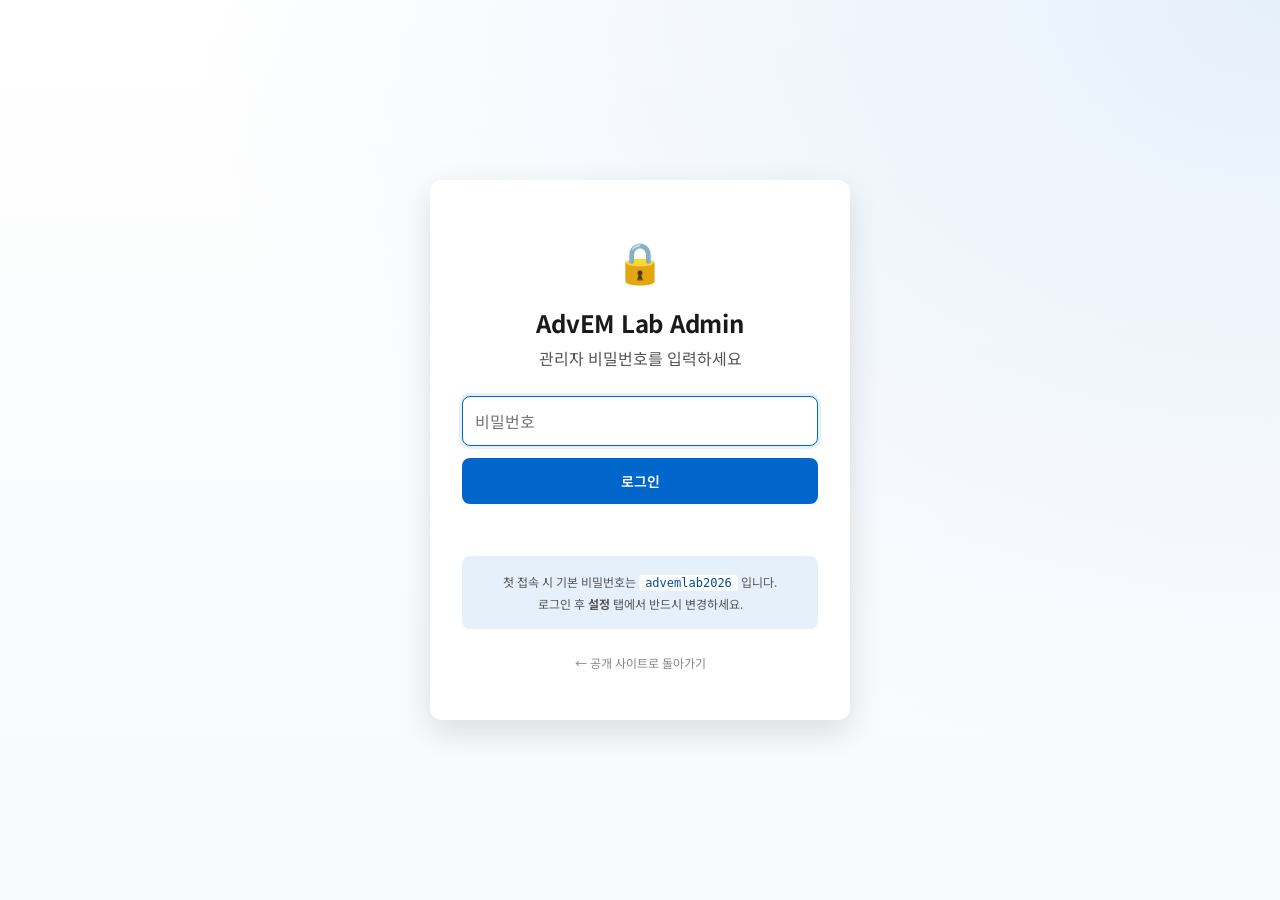
==== admin.html @ be32c41b "feat: initial AdvEM Lab website" ====
<!DOCTYPE html>
<html lang="ko">
<head>
  <meta charset="UTF-8" />
  <meta name="viewport" content="width=device-width, initial-scale=1.0" />
  <title>Admin · AdvEM Lab</title>
  <meta name="robots" content="noindex, nofollow" />
  <meta http-equiv="Cache-Control" content="no-cache, no-store, must-revalidate" />
  <meta http-equiv="Pragma" content="no-cache" />
  <meta http-equiv="Expires" content="0" />
  <link rel="icon" type="image/svg+xml" href="assets/icons/favicon.svg" />
  <link rel="preconnect" href="https://fonts.googleapis.com" />
  <link rel="preconnect" href="https://fonts.gstatic.com" crossorigin />
  <link href="https://fonts.googleapis.com/css2?family=Inter:wght@400;500;600;700;800&family=Noto+Sans+KR:wght@400;500;700;800&display=swap" rel="stylesheet" />
  <link rel="stylesheet" href="css/style.css?v=20260415c" />
  <link rel="stylesheet" href="css/admin.css?v=20260415c" />
</head>
<body>

<!-- Login screen -->
<div id="login-screen" class="admin-login-screen">
  <div class="admin-login-box">
    <div class="admin-login-icon">🔒</div>
    <h1>AdvEM Lab Admin</h1>
    <p class="admin-login-sub">관리자 비밀번호를 입력하세요</p>
    <form id="login-form" autocomplete="off">
      <input type="password" id="password-input" placeholder="비밀번호" autofocus />
      <button type="submit" class="btn btn-primary">로그인</button>
    </form>
    <div id="login-error" class="admin-login-error"></div>
    <div class="admin-login-hint">
      첫 접속 시 기본 비밀번호는 <code>advemlab2026</code> 입니다.<br />
      로그인 후 <b>설정</b> 탭에서 반드시 변경하세요.
    </div>
    <a href="index.html" class="admin-login-back">← 공개 사이트로 돌아가기</a>
  </div>
</div>

<!-- Admin dashboard -->
<div id="dashboard" class="admin-dashboard hidden">
  <header class="admin-header">
    <div class="admin-header-inner">
      <div class="admin-brand">
        <span class="admin-lock">🔒</span>
        <strong>AdvEM Lab</strong> · Admin
      </div>
      <div class="admin-actions">
        <a href="index.html" target="_blank" class="btn btn-ghost" title="공개 사이트 새 탭으로 열기">공개 사이트 ↗</a>
        <button id="logout-btn" class="btn btn-outline">로그아웃</button>
      </div>
    </div>
  </header>

  <!-- Instructions banner -->
  <div class="admin-banner">
    <div class="admin-banner-inner">
      <b>📌 업데이트 방법</b> — 편집 후 <b>저장</b> 버튼 클릭 시 새 JSON 파일이 다운로드됩니다. 다운로드된 파일을
      <code>data/</code> 폴더의 같은 이름 파일과 교체하세요. 페이지 새로고침하면 반영됩니다.
      <span class="admin-banner-more">
        GitHub 자동 배포를 쓰려면 <b>설정</b> 탭에서 토큰을 설정하세요.
      </span>
    </div>
  </div>

  <!-- Tabs -->
  <nav class="admin-tabs">
    <div class="admin-tabs-inner">
      <button class="admin-tab active" data-tab="publications">📄 논문</button>
      <button class="admin-tab" data-tab="members">👥 구성원</button>
      <button class="admin-tab" data-tab="pi">🎓 PI 프로필</button>
      <button class="admin-tab" data-tab="news">📣 소식</button>
      <button class="admin-tab" data-tab="topics">🔬 연구주제</button>
      <button class="admin-tab" data-tab="config">⚙️ 기본설정</button>
      <button class="admin-tab" data-tab="settings">🔐 관리자 설정</button>
    </div>
  </nav>

  <main class="admin-main">
    <div id="tab-publications" class="admin-tab-panel active"></div>
    <div id="tab-members" class="admin-tab-panel"></div>
    <div id="tab-pi" class="admin-tab-panel"></div>
    <div id="tab-news" class="admin-tab-panel"></div>
    <div id="tab-topics" class="admin-tab-panel"></div>
    <div id="tab-config" class="admin-tab-panel"></div>
    <div id="tab-settings" class="admin-tab-panel"></div>
  </main>
</div>

<!-- Edit modal -->
<div id="modal" class="admin-modal hidden">
  <div class="admin-modal-backdrop"></div>
  <div class="admin-modal-box">
    <div class="admin-modal-header">
      <h3 id="modal-title">편집</h3>
      <button id="modal-close" class="admin-icon-btn" title="닫기">✕</button>
    </div>
    <div id="modal-body" class="admin-modal-body"></div>
    <div class="admin-modal-footer">
      <button id="modal-cancel" class="btn btn-ghost">취소</button>
      <button id="modal-save" class="btn btn-primary">확인</button>
    </div>
  </div>
</div>

<!-- Toast -->
<div id="toast" class="admin-toast"></div>

<script src="js/admin.js?v=20260415c"></script>
</body>
</html>
---- css/style.css ----
/* ==========================================================================
   AdvEM Lab — 차세대 에너지 소재 및 공정 연구실
   Global stylesheet · single file
   ========================================================================== */

/* ---- Design Tokens (Battery Blue theme) ---- */
:root {
  --color-primary: #0066CC;
  --color-primary-dark: #004C99;
  --color-primary-light: #4D94DB;
  --color-primary-soft: #E6F0FB;

  --color-accent: #00B8A9;

  --color-text: #1A1A1A;
  --color-text-muted: #555;
  --color-text-light: #888;
  --color-border: #E0E0E0;
  --color-bg: #FFFFFF;
  --color-bg-soft: #F7F9FC;
  --color-bg-dark: #0F1B2D;

  --font-ko: "Noto Sans KR", "Malgun Gothic", -apple-system, BlinkMacSystemFont, sans-serif;
  --font-en: "Inter", -apple-system, BlinkMacSystemFont, "Segoe UI", sans-serif;
  --font-base: var(--font-ko), var(--font-en);
  --font-mono: ui-monospace, "SF Mono", Menlo, Consolas, monospace;

  --fs-xs: 0.75rem;
  --fs-sm: 0.875rem;
  --fs-base: 1rem;
  --fs-lg: 1.125rem;
  --fs-xl: 1.25rem;
  --fs-2xl: 1.5rem;
  --fs-3xl: 2rem;
  --fs-4xl: 2.5rem;
  --fs-5xl: 3.25rem;

  --space-1: 0.25rem;
  --space-2: 0.5rem;
  --space-3: 0.75rem;
  --space-4: 1rem;
  --space-6: 1.5rem;
  --space-8: 2rem;
  --space-12: 3rem;
  --space-16: 4rem;
  --space-20: 5rem;
  --space-24: 6rem;

  --container: 1200px;
  --radius-sm: 4px;
  --radius: 8px;
  --radius-lg: 12px;

  --shadow-sm: 0 1px 2px rgba(0,0,0,0.05);
  --shadow: 0 4px 12px rgba(0,0,0,0.08);
  --shadow-lg: 0 12px 32px rgba(0,0,0,0.12);

  --transition: 180ms ease;
}

/* ---- Reset & Base ---- */
*, *::before, *::after { box-sizing: border-box; }
html { scroll-behavior: smooth; -webkit-text-size-adjust: 100%; }
body {
  margin: 0;
  font-family: var(--font-base);
  font-size: var(--fs-base);
  line-height: 1.6;
  color: var(--color-text);
  background: var(--color-bg);
  -webkit-font-smoothing: antialiased;
}
img { max-width: 100%; height: auto; display: block; }
a { color: var(--color-primary); text-decoration: none; transition: color var(--transition); }
a:hover { color: var(--color-primary-dark); }
h1, h2, h3, h4 { font-weight: 700; line-height: 1.25; margin: 0 0 var(--space-4); letter-spacing: -0.01em; }
h1 { font-size: var(--fs-4xl); }
h2 { font-size: var(--fs-3xl); }
h3 { font-size: var(--fs-xl); }
p { margin: 0 0 var(--space-4); color: var(--color-text-muted); }
ul, ol { padding-left: var(--space-6); }
button { font-family: inherit; cursor: pointer; border: 0; background: transparent; }

/* ---- Layout ---- */
.container {
  width: 100%;
  max-width: var(--container);
  margin: 0 auto;
  padding: 0 var(--space-6);
}
.section { padding: var(--space-20) 0; }
.section-soft { background: var(--color-bg-soft); }
.section-title { margin-bottom: var(--space-12); text-align: center; }
.section-title h2 { margin-bottom: var(--space-2); }
.section-title p { color: var(--color-text-muted); font-size: var(--fs-lg); }

/* ---- Header / Nav ---- */
.site-header {
  position: sticky;
  top: 0;
  z-index: 100;
  background: rgba(255,255,255,0.95);
  backdrop-filter: blur(10px);
  border-bottom: 1px solid var(--color-border);
}
.nav {
  display: flex;
  align-items: center;
  justify-content: space-between;
  height: 72px;
}
.nav-brand { font-weight: 800; font-size: var(--fs-lg); color: var(--color-text); letter-spacing: -0.02em; }
.nav-brand span { color: var(--color-primary); }
.nav-links {
  display: flex;
  gap: var(--space-8);
  list-style: none;
  margin: 0; padding: 0;
}
.nav-links a {
  color: var(--color-text);
  font-weight: 500;
  font-size: var(--fs-sm);
  padding: var(--space-2) 0;
  position: relative;
}
.nav-links a.active,
.nav-links a:hover { color: var(--color-primary); }
.nav-links a.active::after {
  content: "";
  position: absolute; left: 0; right: 0; bottom: -4px;
  height: 2px; background: var(--color-primary);
}
.nav-right { display: flex; align-items: center; gap: var(--space-4); }
.lang-toggle {
  border: 1px solid var(--color-border);
  border-radius: var(--radius-sm);
  padding: var(--space-1) var(--space-3);
  font-size: var(--fs-xs);
  font-weight: 600;
  color: var(--color-text-muted);
  transition: all var(--transition);
}
.lang-toggle:hover { border-color: var(--color-primary); color: var(--color-primary); }

.nav-toggle { display: none; }
@media (max-width: 860px) {
  .nav-links { display: none; }
  .nav-links.open {
    display: flex;
    position: absolute; top: 72px; left: 0; right: 0;
    flex-direction: column; gap: 0;
    background: #fff;
    border-bottom: 1px solid var(--color-border);
    padding: var(--space-4) var(--space-6);
  }
  .nav-links.open li { padding: var(--space-3) 0; border-bottom: 1px solid var(--color-border); }
  .nav-toggle {
    display: inline-flex; align-items: center; justify-content: center;
    width: 40px; height: 40px; border-radius: var(--radius-sm);
  }
  .nav-toggle span, .nav-toggle span::before, .nav-toggle span::after {
    content: ""; display: block; width: 20px; height: 2px; background: var(--color-text); position: relative;
  }
  .nav-toggle span::before { position: absolute; top: -6px; }
  .nav-toggle span::after { position: absolute; top: 6px; }
}

/* ---- Hero ---- */
.hero {
  position: relative;
  padding: var(--space-24) 0 var(--space-20);
  background:
    radial-gradient(ellipse at top right, var(--color-primary-soft), transparent 60%),
    linear-gradient(180deg, #fff 0%, var(--color-bg-soft) 100%);
  overflow: hidden;
}
.hero.has-bg-image {
  background: var(--hero-bg-image) center/cover no-repeat, var(--color-bg-dark);
}
.hero.has-bg-image::after {
  content: "";
  position: absolute; inset: 0;
  background: linear-gradient(90deg, rgba(15, 27, 45, 0.75) 0%, rgba(15, 27, 45, 0.45) 50%, rgba(15, 27, 45, 0.2) 100%);
  pointer-events: none;
}
.hero.has-bg-image .hero-inner { color: #fff; position: relative; z-index: 1; }
.hero.has-bg-image h1,
.hero.has-bg-image .lead { color: #fff; }
.hero.has-bg-image h1 .accent { color: #8BB8E8; }
.hero.has-bg-image .metric { background: rgba(255,255,255,0.1); backdrop-filter: blur(8px); }
.hero.has-bg-image .metric .value { color: #fff; }
.hero.has-bg-image .metric .label { color: rgba(255,255,255,0.8); }
.hero.has-bg-image .metrics { background: transparent; border-color: rgba(255,255,255,0.2); }
.hero::before {
  content: "";
  position: absolute;
  top: -100px; right: -100px;
  width: 400px; height: 400px;
  background: radial-gradient(circle, rgba(0,102,204,0.12) 0%, transparent 70%);
  border-radius: 50%;
  pointer-events: none;
}
.hero-visual {
  position: absolute;
  top: 50%; right: -60px;
  transform: translateY(-50%);
  width: min(520px, 45vw);
  opacity: 0.9;
  pointer-events: none;
  z-index: 0;
}
@media (max-width: 900px) { .hero-visual { display: none; } }
.hero-inner { position: relative; max-width: 820px; }
.hero h1 {
  font-size: clamp(2rem, 5vw, var(--fs-5xl));
  line-height: 1.1;
  margin-bottom: var(--space-6);
}
.hero h1 .accent { color: var(--color-primary); }
.hero .lead {
  font-size: var(--fs-lg);
  color: var(--color-text-muted);
  margin-bottom: var(--space-8);
  max-width: 640px;
}
.hero-cta { display: flex; gap: var(--space-3); flex-wrap: wrap; }
.btn {
  display: inline-flex; align-items: center; justify-content: center;
  padding: var(--space-3) var(--space-6);
  border-radius: var(--radius);
  font-weight: 600;
  font-size: var(--fs-sm);
  transition: all var(--transition);
  text-decoration: none;
  border: 1px solid transparent;
}
.btn-primary { background: var(--color-primary); color: #fff; }
.btn-primary:hover { background: var(--color-primary-dark); color: #fff; transform: translateY(-1px); }
.btn-outline { background: transparent; color: var(--color-primary); border-color: var(--color-primary); }
.btn-outline:hover { background: var(--color-primary-soft); color: var(--color-primary); }
.btn-ghost { color: var(--color-text-muted); }
.btn-ghost:hover { color: var(--color-primary); }

/* ---- Metrics bar under hero ---- */
.metrics {
  display: grid;
  grid-template-columns: repeat(4, 1fr);
  gap: var(--space-4);
  margin-top: var(--space-12);
  padding: var(--space-6);
  background: #fff;
  border: 1px solid var(--color-border);
  border-radius: var(--radius-lg);
  box-shadow: var(--shadow-sm);
}
.metric { text-align: center; }
.metric .value {
  display: block;
  font-size: var(--fs-3xl);
  font-weight: 800;
  color: var(--color-primary);
  line-height: 1;
}
.metric .label {
  display: block;
  margin-top: var(--space-1);
  font-size: var(--fs-xs);
  color: var(--color-text-muted);
  letter-spacing: 0.05em;
  text-transform: uppercase;
}
@media (max-width: 680px) {
  .metrics { grid-template-columns: repeat(2, 1fr); }
}

/* ---- Grid / Cards ---- */
.grid { display: grid; gap: var(--space-6); }
.grid-2 { grid-template-columns: repeat(2, 1fr); }
.grid-3 { grid-template-columns: repeat(3, 1fr); }
.grid-4 { grid-template-columns: repeat(4, 1fr); }
@media (max-width: 960px) { .grid-3, .grid-4 { grid-template-columns: repeat(2, 1fr); } }
@media (max-width: 640px) { .grid-2, .grid-3, .grid-4 { grid-template-columns: 1fr; } }

.card {
  background: #fff;
  border: 1px solid var(--color-border);
  border-radius: var(--radius-lg);
  padding: var(--space-6);
  transition: all var(--transition);
}
.card:hover { border-color: var(--color-primary-light); box-shadow: var(--shadow); transform: translateY(-2px); }
.card h3 { color: var(--color-text); margin-bottom: var(--space-2); }
.card p { font-size: var(--fs-sm); margin-bottom: var(--space-3); }
.card .tags { display: flex; flex-wrap: wrap; gap: var(--space-2); margin-top: var(--space-4); }
.tag {
  font-size: var(--fs-xs);
  padding: var(--space-1) var(--space-2);
  background: var(--color-primary-soft);
  color: var(--color-primary-dark);
  border-radius: var(--radius-sm);
  font-weight: 500;
}

/* ---- Member Card ---- */
.member-card { text-align: center; }
.member-card .photo {
  width: 120px; height: 120px;
  margin: 0 auto var(--space-4);
  border-radius: 50%;
  background: linear-gradient(135deg, var(--color-primary-soft), var(--color-primary-light));
  object-fit: cover;
  display: flex; align-items: center; justify-content: center;
  color: #fff; font-weight: 700; font-size: var(--fs-2xl);
  overflow: hidden;
}
.member-card .name { font-weight: 700; font-size: var(--fs-lg); color: var(--color-text); margin-bottom: var(--space-1); }
.member-card .role { font-size: var(--fs-sm); color: var(--color-primary); margin-bottom: var(--space-2); }
.member-card .interests { font-size: var(--fs-sm); color: var(--color-text-muted); }
.member-group { margin-bottom: var(--space-16); }
.member-group h3 {
  font-size: var(--fs-lg);
  padding-bottom: var(--space-3);
  border-bottom: 2px solid var(--color-primary);
  margin-bottom: var(--space-8);
  display: inline-block;
}

/* ---- Publications ---- */
.pub-filters {
  display: flex;
  flex-wrap: wrap;
  gap: var(--space-2);
  margin-bottom: var(--space-8);
  padding-bottom: var(--space-4);
  border-bottom: 1px solid var(--color-border);
}
.pub-filter {
  padding: var(--space-2) var(--space-4);
  border-radius: 999px;
  background: transparent;
  color: var(--color-text-muted);
  font-size: var(--fs-sm);
  font-weight: 500;
  border: 1px solid var(--color-border);
  transition: all var(--transition);
}
.pub-filter:hover { color: var(--color-primary); border-color: var(--color-primary-light); }
.pub-filter.active { background: var(--color-primary); color: #fff; border-color: var(--color-primary); }
.pub-filter-count {
  display: inline-block;
  margin-left: var(--space-1);
  padding: 0 var(--space-2);
  background: var(--color-bg-soft);
  color: var(--color-text-light);
  border-radius: 999px;
  font-size: var(--fs-xs);
  font-weight: 700;
  min-width: 22px;
  text-align: center;
}
.pub-filter.active .pub-filter-count { background: rgba(255,255,255,0.25); color: #fff; }

.pub-year-group { margin-bottom: var(--space-12); }
.pub-year-group h3 {
  font-size: var(--fs-2xl);
  color: var(--color-primary);
  margin-bottom: var(--space-6);
  padding-bottom: var(--space-2);
  border-bottom: 1px solid var(--color-border);
}
.pub-list { list-style: none; padding: 0; margin: 0; }
.pub-item {
  padding: var(--space-4) 0;
  border-bottom: 1px solid var(--color-border);
  display: flex;
  gap: var(--space-4);
  align-items: flex-start;
}
.pub-item:last-child { border-bottom: 0; }
.pub-item .pub-num {
  flex-shrink: 0;
  width: 36px;
  font-weight: 700;
  color: var(--color-text-light);
  font-family: var(--font-mono);
  font-size: var(--fs-sm);
  padding-top: 2px;
}
.pub-item .pub-body { flex: 1; }
.pub-item .title { font-weight: 600; color: var(--color-text); margin-bottom: var(--space-1); line-height: 1.4; }
.pub-item .meta { font-size: var(--fs-sm); color: var(--color-text-muted); }
.pub-item .venue { font-style: italic; color: var(--color-primary-dark); font-weight: 500; }
.pub-item .badge-top {
  display: inline-block;
  font-size: var(--fs-xs);
  padding: 2px var(--space-2);
  background: var(--color-accent);
  color: #fff;
  border-radius: var(--radius-sm);
  margin-left: var(--space-2);
  font-weight: 600;
  letter-spacing: 0.03em;
}
.pub-item .cite-count {
  flex-shrink: 0;
  text-align: center;
  min-width: 64px;
  padding: var(--space-2);
  background: var(--color-primary-soft);
  border-radius: var(--radius);
}
.pub-item .cite-count .n { display: block; font-weight: 700; color: var(--color-primary-dark); font-size: var(--fs-lg); line-height: 1; }
.pub-item .cite-count .lbl { font-size: 10px; color: var(--color-text-muted); letter-spacing: 0.05em; text-transform: uppercase; margin-top: 2px; }

/* ---- Board ---- */
.board-tabs { display: flex; gap: var(--space-6); border-bottom: 1px solid var(--color-border); margin-bottom: var(--space-8); }
.board-tab {
  padding: var(--space-3) 0;
  color: var(--color-text-muted);
  font-weight: 600;
  font-size: var(--fs-base);
  border-bottom: 2px solid transparent;
  transition: all var(--transition);
}
.board-tab:hover { color: var(--color-primary); }
.board-tab.active { color: var(--color-primary); border-bottom-color: var(--color-primary); }

.news-list { list-style: none; padding: 0; margin: 0; }
.news-item {
  padding: var(--space-5) 0;
  border-bottom: 1px solid var(--color-border);
  display: flex;
  gap: var(--space-6);
  align-items: flex-start;
}
.news-item .date {
  flex-shrink: 0;
  width: 110px;
  color: var(--color-text-light);
  font-size: var(--fs-sm);
  font-family: var(--font-mono);
  padding-top: 2px;
}
.news-item .body { flex: 1; }
.news-item .title { font-weight: 600; color: var(--color-text); margin-bottom: var(--space-2); font-size: var(--fs-lg); }
.news-item .excerpt { color: var(--color-text-muted); font-size: var(--fs-sm); }

/* ---- Research Topics ---- */
.topic-card {
  padding: var(--space-8);
  background: #fff;
  border: 1px solid var(--color-border);
  border-left: 4px solid var(--color-primary);
  border-radius: var(--radius-lg);
  transition: all var(--transition);
  position: relative;
  overflow: hidden;
}
.topic-card:hover { box-shadow: var(--shadow); transform: translateY(-2px); }
.topic-card .topic-figure {
  display: flex;
  justify-content: center;
  align-items: center;
  padding: var(--space-6);
  margin: calc(var(--space-8) * -1) calc(var(--space-8) * -1) var(--space-6);
  background: linear-gradient(135deg, var(--color-primary-soft) 0%, #fff 100%);
  border-bottom: 1px solid var(--color-border);
  min-height: 180px;
}
.topic-card .topic-figure svg { width: 100%; max-width: 260px; height: auto; }
.topic-card h3 { font-size: var(--fs-xl); color: var(--color-primary-dark); margin-bottom: var(--space-3); }
.topic-card .rep-papers {
  margin-top: var(--space-4);
  padding-top: var(--space-4);
  border-top: 1px dashed var(--color-border);
  font-size: var(--fs-sm);
}
.topic-card .rep-papers h4 { font-size: var(--fs-xs); text-transform: uppercase; letter-spacing: 0.08em; color: var(--color-text-light); margin-bottom: var(--space-2); }
.topic-card .rep-papers ul { padding-left: var(--space-5); margin: 0; color: var(--color-text-muted); }
.topic-card .rep-papers li { margin-bottom: var(--space-1); }

/* ---- Contact ---- */
.contact-grid {
  display: grid;
  grid-template-columns: 1fr 1.2fr;
  gap: var(--space-12);
}
@media (max-width: 820px) { .contact-grid { grid-template-columns: 1fr; } }
.contact-info { display: flex; flex-direction: column; gap: var(--space-6); }
.contact-row { display: flex; gap: var(--space-4); align-items: flex-start; }
.contact-row .label {
  flex-shrink: 0;
  width: 80px;
  font-size: var(--fs-xs);
  color: var(--color-text-light);
  letter-spacing: 0.08em;
  text-transform: uppercase;
  font-weight: 600;
  padding-top: 2px;
}
.contact-row .value { color: var(--color-text); flex: 1; }
.join-box {
  background: linear-gradient(135deg, var(--color-primary), var(--color-primary-dark));
  color: #fff;
  padding: var(--space-8);
  border-radius: var(--radius-lg);
}
.join-box h3 { color: #fff; margin-bottom: var(--space-3); }
.join-box p { color: rgba(255,255,255,0.9); margin-bottom: var(--space-6); }
.join-box .btn { background: #fff; color: var(--color-primary); }
.join-box .btn:hover { background: var(--color-primary-soft); }

/* ---- Footer ---- */
.site-footer {
  background: var(--color-bg-dark);
  color: rgba(255,255,255,0.7);
  padding: var(--space-12) 0 var(--space-6);
  margin-top: var(--space-24);
  font-size: var(--fs-sm);
}
.site-footer a { color: rgba(255,255,255,0.85); }
.site-footer a:hover { color: #fff; }
.footer-grid {
  display: grid;
  grid-template-columns: 2fr 1fr 1fr;
  gap: var(--space-8);
  margin-bottom: var(--space-8);
}
@media (max-width: 680px) { .footer-grid { grid-template-columns: 1fr; } }
.footer-grid h4 { color: #fff; font-size: var(--fs-sm); margin-bottom: var(--space-3); letter-spacing: 0.05em; text-transform: uppercase; }
.footer-grid ul { list-style: none; padding: 0; margin: 0; }
.footer-grid li { margin-bottom: var(--space-2); }
.footer-bottom {
  padding-top: var(--space-6);
  border-top: 1px solid rgba(255,255,255,0.1);
  text-align: center;
  font-size: var(--fs-xs);
  color: rgba(255,255,255,0.5);
}

/* ---- Page header (sub-pages) ---- */
.page-header {
  padding: var(--space-16) 0 var(--space-12);
  background: linear-gradient(180deg, var(--color-primary-soft), #fff);
  border-bottom: 1px solid var(--color-border);
  text-align: center;
}
.page-header h1 { margin-bottom: var(--space-3); }
.page-header p { font-size: var(--fs-lg); max-width: 640px; margin: 0 auto; }

/* ---- PI page ---- */
.pi-hero {
  display: grid;
  grid-template-columns: 280px 1fr;
  gap: var(--space-12);
  align-items: start;
}
@media (max-width: 820px) {
  .pi-hero { grid-template-columns: 1fr; text-align: center; }
  .pi-hero .pi-photo { margin: 0 auto; }
}
.pi-hero .pi-photo {
  width: 260px; height: 320px;
  border-radius: var(--radius-lg);
  background: linear-gradient(135deg, var(--color-primary-soft), var(--color-primary-light));
  display: flex; align-items: center; justify-content: center;
  color: #fff; font-weight: 700; font-size: 4rem;
  box-shadow: var(--shadow);
  object-fit: cover;
  overflow: hidden;
}
.pi-hero h1 { margin-bottom: var(--space-2); }
.pi-hero .subtitle { color: var(--color-primary); font-weight: 600; margin-bottom: var(--space-4); }
.pi-hero .affiliation { color: var(--color-text-muted); margin-bottom: var(--space-6); }
.pi-hero .pi-links { display: flex; flex-wrap: wrap; gap: var(--space-3); margin-top: var(--space-6); }

/* PI metrics — full width, larger boxes to fit Citations */
.pi-metrics {
  width: 100%;
  max-width: none;
  margin-top: var(--space-6);
  padding: var(--space-8);
}
.pi-metrics .metric .value { font-size: var(--fs-4xl); }
.pi-metrics .metric .label { font-size: var(--fs-sm); margin-top: var(--space-2); }
@media (max-width: 820px) {
  .pi-metrics { padding: var(--space-5); }
  .pi-metrics .metric .value { font-size: var(--fs-2xl); }
}
@media (max-width: 820px) { .pi-hero .pi-links { justify-content: center; } }

.pi-section { margin-top: var(--space-16); }
.pi-section > h2 {
  font-size: var(--fs-xl);
  padding-bottom: var(--space-3);
  border-bottom: 2px solid var(--color-primary);
  margin-bottom: var(--space-6);
  display: inline-block;
}
.pi-timeline { list-style: none; padding: 0; margin: 0; }
.pi-timeline li {
  display: grid;
  grid-template-columns: 220px 1fr;
  gap: var(--space-6);
  padding: var(--space-4) 0;
  border-bottom: 1px dashed var(--color-border);
  align-items: start;
}
.pi-timeline li:last-child { border-bottom: 0; }
.pi-timeline .period {
  color: var(--color-text-light);
  font-family: var(--font-mono);
  font-size: var(--fs-sm);
  white-space: nowrap;
  letter-spacing: 0.02em;
}
.pi-timeline .title-text { font-weight: 600; color: var(--color-text); margin-bottom: 2px; }
.pi-timeline .org { color: var(--color-text-muted); font-size: var(--fs-sm); }
@media (max-width: 720px) {
  .pi-timeline li { grid-template-columns: 1fr; gap: var(--space-1); padding: var(--space-3) 0; }
  .pi-timeline .period { font-size: var(--fs-xs); white-space: normal; }
}

.interests-list { display: flex; flex-wrap: wrap; gap: var(--space-2); list-style: none; padding: 0; margin: 0; }
.interests-list li {
  padding: var(--space-2) var(--space-4);
  background: var(--color-primary-soft);
  color: var(--color-primary-dark);
  border-radius: 999px;
  font-size: var(--fs-sm);
  font-weight: 500;
}

/* ---- Utility ---- */
.text-center { text-align: center; }
.mt-8 { margin-top: var(--space-8); }
.mb-8 { margin-bottom: var(--space-8); }
.hidden { display: none !important; }
---- css/admin.css ----
/* Admin UI styles */

/* ---- Login screen ---- */
.admin-login-screen {
  min-height: 100vh;
  display: flex;
  align-items: center;
  justify-content: center;
  padding: var(--space-6);
  background:
    radial-gradient(ellipse at top right, var(--color-primary-soft), transparent 60%),
    linear-gradient(180deg, #fff 0%, var(--color-bg-soft) 100%);
}
.admin-login-box {
  max-width: 420px;
  width: 100%;
  background: #fff;
  padding: var(--space-12) var(--space-8);
  border-radius: var(--radius-lg);
  box-shadow: var(--shadow-lg);
  text-align: center;
}
.admin-login-icon {
  font-size: 2.5rem;
  margin-bottom: var(--space-4);
}
.admin-login-box h1 { font-size: var(--fs-2xl); margin-bottom: var(--space-2); }
.admin-login-sub { color: var(--color-text-muted); margin-bottom: var(--space-6); }
.admin-login-box input[type=password] {
  width: 100%;
  padding: var(--space-3);
  font-size: var(--fs-base);
  border: 1px solid var(--color-border);
  border-radius: var(--radius);
  margin-bottom: var(--space-3);
  font-family: inherit;
}
.admin-login-box input[type=password]:focus {
  outline: none;
  border-color: var(--color-primary);
  box-shadow: 0 0 0 3px var(--color-primary-soft);
}
.admin-login-box button[type=submit] { width: 100%; }
.admin-login-error {
  color: #cc0033;
  font-size: var(--fs-sm);
  margin-top: var(--space-3);
  min-height: 1.2em;
}
.admin-login-hint {
  margin-top: var(--space-6);
  padding: var(--space-4);
  background: var(--color-primary-soft);
  border-radius: var(--radius);
  font-size: var(--fs-xs);
  color: var(--color-text-muted);
  line-height: 1.6;
}
.admin-login-hint code {
  background: #fff;
  padding: 1px 6px;
  border-radius: 3px;
  font-family: var(--font-mono);
  color: var(--color-primary-dark);
}
.admin-login-back {
  display: block;
  margin-top: var(--space-6);
  font-size: var(--fs-xs);
  color: var(--color-text-light);
}

/* ---- Dashboard ---- */
.admin-dashboard { min-height: 100vh; background: var(--color-bg-soft); }
.admin-header {
  background: var(--color-bg-dark);
  color: #fff;
  position: sticky; top: 0; z-index: 50;
}
.admin-header-inner {
  max-width: 1400px;
  margin: 0 auto;
  padding: var(--space-4) var(--space-6);
  display: flex;
  align-items: center;
  justify-content: space-between;
}
.admin-brand { font-size: var(--fs-sm); letter-spacing: 0.02em; }
.admin-brand strong { margin-left: var(--space-2); }
.admin-lock { opacity: 0.8; }
.admin-header .btn-ghost { color: rgba(255,255,255,0.85); }
.admin-header .btn-ghost:hover { color: #fff; }
.admin-header .btn-outline { color: #fff; border-color: rgba(255,255,255,0.3); }
.admin-header .btn-outline:hover { background: rgba(255,255,255,0.1); color: #fff; border-color: #fff; }

.admin-banner {
  background: #FFF7E6;
  border-bottom: 1px solid #FFD699;
  color: #7A4E00;
  font-size: var(--fs-sm);
}
.admin-banner-inner {
  max-width: 1400px;
  margin: 0 auto;
  padding: var(--space-3) var(--space-6);
  line-height: 1.6;
}
.admin-banner code {
  background: #fff;
  padding: 1px 6px;
  border-radius: 3px;
  font-family: var(--font-mono);
  color: #7A4E00;
  font-size: .85em;
}
.admin-banner-more { color: #A67000; margin-left: var(--space-2); }

.admin-tabs {
  background: #fff;
  border-bottom: 1px solid var(--color-border);
  position: sticky; top: 60px; z-index: 40;
}
.admin-tabs-inner {
  max-width: 1400px;
  margin: 0 auto;
  padding: 0 var(--space-6);
  display: flex;
  gap: var(--space-2);
  overflow-x: auto;
}
.admin-tab {
  padding: var(--space-4) var(--space-4);
  font-size: var(--fs-sm);
  font-weight: 500;
  color: var(--color-text-muted);
  border-bottom: 2px solid transparent;
  white-space: nowrap;
  transition: all var(--transition);
}
.admin-tab:hover { color: var(--color-primary); }
.admin-tab.active { color: var(--color-primary); border-bottom-color: var(--color-primary); font-weight: 600; }

.admin-main {
  max-width: 1400px;
  margin: 0 auto;
  padding: var(--space-8) var(--space-6);
}
.admin-tab-panel { display: none; }
.admin-tab-panel.active { display: block; }

/* ---- Section headers ---- */
.admin-section-head {
  display: flex;
  align-items: center;
  justify-content: space-between;
  margin-bottom: var(--space-6);
  gap: var(--space-4);
  flex-wrap: wrap;
}
.admin-section-head h2 { margin: 0; font-size: var(--fs-2xl); }
.admin-section-head .count {
  color: var(--color-text-light);
  font-weight: 400;
  font-size: var(--fs-lg);
  margin-left: var(--space-2);
}
.admin-section-actions { display: flex; gap: var(--space-2); flex-wrap: wrap; }

/* ---- Table ---- */
.admin-table {
  width: 100%;
  background: #fff;
  border: 1px solid var(--color-border);
  border-radius: var(--radius-lg);
  overflow: hidden;
  border-collapse: collapse;
}
.admin-table th, .admin-table td {
  padding: var(--space-3) var(--space-4);
  text-align: left;
  border-bottom: 1px solid var(--color-border);
  font-size: var(--fs-sm);
  vertical-align: top;
}
.admin-table th {
  background: var(--color-bg-soft);
  font-weight: 600;
  color: var(--color-text-muted);
  letter-spacing: 0.03em;
  text-transform: uppercase;
  font-size: var(--fs-xs);
}
.admin-table tr:last-child td { border-bottom: 0; }
.admin-table tr:hover td { background: var(--color-bg-soft); }
.admin-table .row-actions { display: flex; gap: var(--space-2); white-space: nowrap; }
.admin-table .td-title { font-weight: 600; color: var(--color-text); }
.admin-table .td-dim { color: var(--color-text-light); font-size: var(--fs-xs); }

.admin-badge {
  display: inline-block;
  padding: 2px var(--space-2);
  background: var(--color-primary-soft);
  color: var(--color-primary-dark);
  border-radius: var(--radius-sm);
  font-size: var(--fs-xs);
  font-weight: 600;
}
.admin-badge.accent { background: var(--color-accent); color: #fff; }
.admin-badge.gray { background: var(--color-border); color: var(--color-text-muted); }

/* ---- Buttons ---- */
.btn-sm { padding: var(--space-1) var(--space-3); font-size: var(--fs-xs); }
.btn-danger { background: #cc0033; color: #fff; }
.btn-danger:hover { background: #a8002a; color: #fff; }
.admin-icon-btn {
  width: 32px; height: 32px;
  display: inline-flex; align-items: center; justify-content: center;
  border-radius: var(--radius-sm);
  font-size: var(--fs-lg);
  color: var(--color-text-muted);
  transition: all var(--transition);
}
.admin-icon-btn:hover { background: var(--color-bg-soft); color: var(--color-text); }

/* ---- Modal ---- */
.admin-modal { position: fixed; inset: 0; z-index: 1000; display: flex; align-items: center; justify-content: center; padding: var(--space-4); }
.admin-modal-backdrop { position: absolute; inset: 0; background: rgba(15, 27, 45, 0.6); backdrop-filter: blur(4px); }
.admin-modal-box {
  position: relative;
  background: #fff;
  border-radius: var(--radius-lg);
  box-shadow: var(--shadow-lg);
  width: 100%;
  max-width: 720px;
  max-height: 90vh;
  display: flex; flex-direction: column;
}
.admin-modal-header {
  padding: var(--space-4) var(--space-6);
  border-bottom: 1px solid var(--color-border);
  display: flex; align-items: center; justify-content: space-between;
}
.admin-modal-header h3 { margin: 0; font-size: var(--fs-lg); }
.admin-modal-body {
  padding: var(--space-6);
  overflow-y: auto;
  flex: 1;
}
.admin-modal-footer {
  padding: var(--space-4) var(--space-6);
  border-top: 1px solid var(--color-border);
  display: flex; justify-content: flex-end; gap: var(--space-2);
  background: var(--color-bg-soft);
}

/* ---- Forms ---- */
.admin-form { display: flex; flex-direction: column; gap: var(--space-4); }
.admin-form-row {
  display: grid;
  grid-template-columns: 160px 1fr;
  gap: var(--space-4);
  align-items: start;
}
.admin-form-row.full { grid-template-columns: 1fr; }
.admin-form-row > label {
  padding-top: var(--space-2);
  font-size: var(--fs-sm);
  font-weight: 600;
  color: var(--color-text-muted);
}
.admin-form-row > label .req { color: #cc0033; margin-left: 2px; }
.admin-form-row input,
.admin-form-row select,
.admin-form-row textarea {
  width: 100%;
  padding: var(--space-2) var(--space-3);
  font-size: var(--fs-sm);
  font-family: inherit;
  border: 1px solid var(--color-border);
  border-radius: var(--radius-sm);
  transition: border-color var(--transition);
}
.admin-form-row input:focus,
.admin-form-row select:focus,
.admin-form-row textarea:focus {
  outline: none;
  border-color: var(--color-primary);
  box-shadow: 0 0 0 3px var(--color-primary-soft);
}
.admin-form-row textarea { min-height: 80px; resize: vertical; font-family: var(--font-base); }
.admin-form-row textarea.code { font-family: var(--font-mono); font-size: 12px; min-height: 120px; }
.admin-form-row .hint {
  font-size: var(--fs-xs);
  color: var(--color-text-light);
  margin-top: var(--space-1);
}
.admin-checkbox { display: flex; align-items: center; gap: var(--space-2); }
.admin-checkbox input { width: auto; }
@media (max-width: 640px) {
  .admin-form-row { grid-template-columns: 1fr; }
  .admin-form-row > label { padding-top: 0; }
}

/* ---- Config editor / Settings ---- */
.admin-card {
  background: #fff;
  border: 1px solid var(--color-border);
  border-radius: var(--radius-lg);
  padding: var(--space-6);
  margin-bottom: var(--space-4);
}
.admin-card h3 { font-size: var(--fs-lg); margin-bottom: var(--space-4); }
.admin-card .card-sub { color: var(--color-text-muted); font-size: var(--fs-sm); margin-bottom: var(--space-4); }

/* ---- Toast ---- */
.admin-toast {
  position: fixed;
  bottom: var(--space-6);
  left: 50%;
  transform: translateX(-50%) translateY(100px);
  background: var(--color-bg-dark);
  color: #fff;
  padding: var(--space-3) var(--space-6);
  border-radius: var(--radius);
  box-shadow: var(--shadow-lg);
  font-size: var(--fs-sm);
  z-index: 2000;
  opacity: 0;
  transition: all 300ms ease;
  pointer-events: none;
  max-width: 90vw;
}
.admin-toast.show { opacity: 1; transform: translateX(-50%) translateY(0); }
.admin-toast.success { background: #007a3d; }
.admin-toast.error { background: #cc0033; }

/* ---- Image picker ---- */
.admin-img-picker {
  display: grid;
  grid-template-columns: 140px 1fr;
  gap: var(--space-4);
  align-items: start;
}
@media (max-width: 540px) { .admin-img-picker { grid-template-columns: 1fr; } }
.admin-img-preview {
  width: 140px;
  height: 140px;
  border-radius: var(--radius);
  background: var(--color-bg-soft);
  border: 1px solid var(--color-border);
  overflow: hidden;
  display: flex;
  align-items: center;
  justify-content: center;
  position: relative;
}
.admin-img-preview img { width: 100%; height: 100%; object-fit: cover; display: block; }
.admin-img-placeholder {
  color: var(--color-text-light);
  font-size: var(--fs-xs);
  padding: var(--space-3);
  text-align: center;
  display: flex; align-items: center; justify-content: center;
  width: 100%; height: 100%;
}
.admin-img-controls { display: flex; flex-direction: column; gap: var(--space-2); }
.admin-img-controls label.btn { align-self: flex-start; }
.admin-img-hint { font-size: var(--fs-xs); color: var(--color-text-light); margin-top: var(--space-2); line-height: 1.5; }

/* ---- File picker (PDF 등) ---- */
.admin-file-picker { display: flex; flex-direction: column; gap: var(--space-2); }
.admin-file-card {
  display: flex;
  align-items: center;
  gap: var(--space-3);
  padding: var(--space-3);
  background: var(--color-bg-soft);
  border: 1px solid var(--color-border);
  border-radius: var(--radius);
}
.admin-file-icon { font-size: 1.5rem; }
.admin-file-info { flex: 1; min-width: 0; }
.admin-file-name {
  font-weight: 600;
  color: var(--color-text);
  white-space: nowrap;
  overflow: hidden;
  text-overflow: ellipsis;
  font-size: var(--fs-sm);
}
.admin-file-meta { font-size: var(--fs-xs); color: var(--color-text-light); margin-top: 2px; }
.admin-file-actions { display: flex; gap: var(--space-2); align-items: center; flex-wrap: wrap; }
.admin-file-or {
  font-size: var(--fs-xs);
  color: var(--color-text-light);
  margin-top: var(--space-2);
}
.admin-file-url {
  width: 100%;
  padding: var(--space-2) var(--space-3);
  font-size: var(--fs-sm);
  border: 1px solid var(--color-border);
  border-radius: var(--radius-sm);
  font-family: inherit;
}
.admin-file-url:focus {
  outline: none;
  border-color: var(--color-primary);
  box-shadow: 0 0 0 3px var(--color-primary-soft);
}
.admin-file-hint {
  font-size: var(--fs-xs);
  color: var(--color-text-light);
  line-height: 1.6;
  margin-top: var(--space-1);
}

/* ---- Inline list rows (PI education/experience/awards) ---- */
.admin-list-row {
  display: grid;
  grid-template-columns: repeat(auto-fit, minmax(140px, 1fr)) 40px;
  gap: var(--space-2);
  padding: var(--space-2) 0;
  border-bottom: 1px dashed var(--color-border);
  align-items: center;
}
.admin-list-row:last-child { border-bottom: 0; }
.admin-list-row input {
  padding: var(--space-2);
  font-size: var(--fs-xs);
  border: 1px solid var(--color-border);
  border-radius: var(--radius-sm);
  font-family: inherit;
}
.admin-list-row input:focus {
  outline: none;
  border-color: var(--color-primary);
  box-shadow: 0 0 0 2px var(--color-primary-soft);
}
.admin-list-row button { padding: 4px 8px; }

.admin-empty {
  text-align: center;
  padding: var(--space-16) var(--space-6);
  color: var(--color-text-light);
  background: #fff;
  border: 2px dashed var(--color-border);
  border-radius: var(--radius-lg);
}
.admin-empty .emoji { font-size: 3rem; margin-bottom: var(--space-4); }
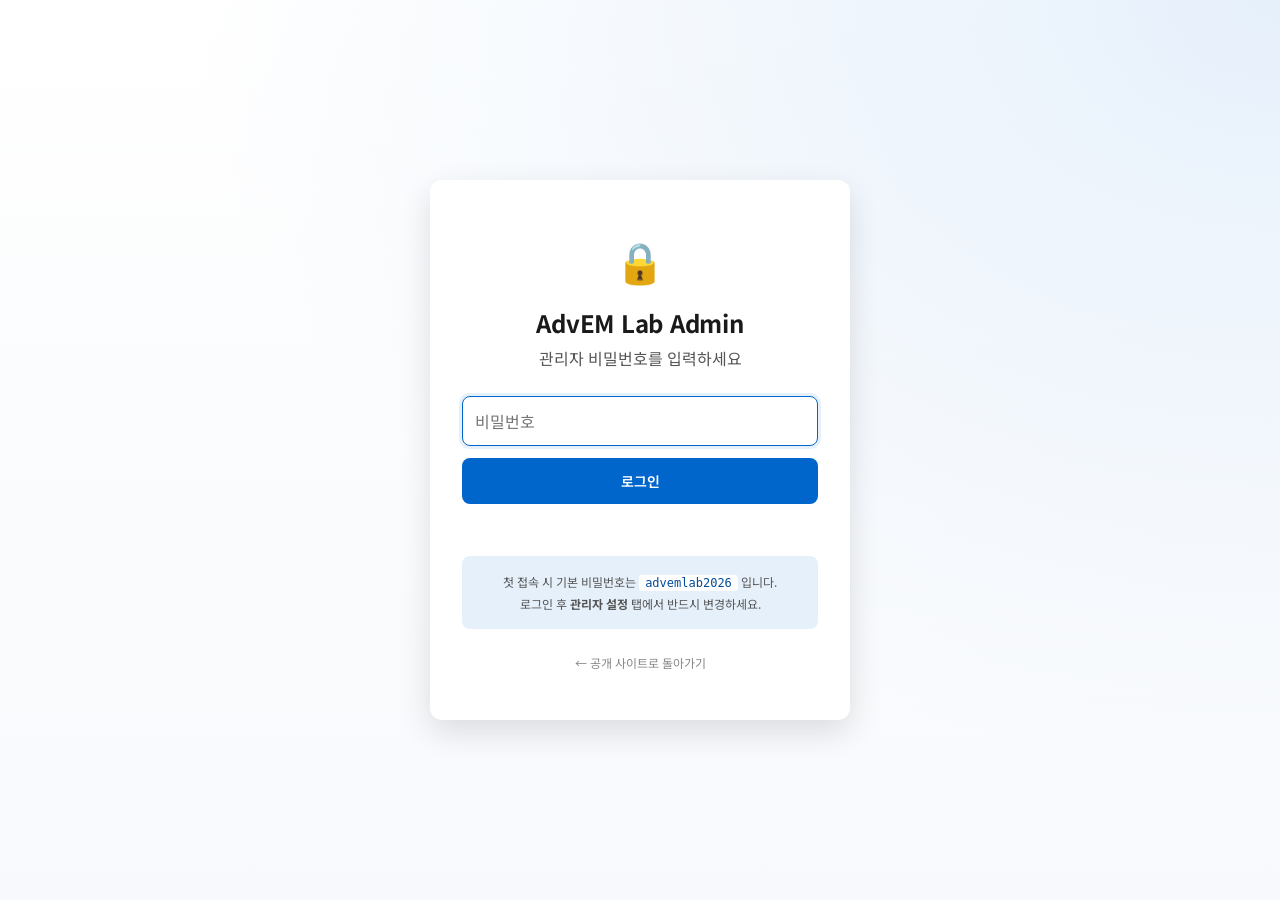
==== commit 6ab650e0: "feat: GitHub Actions daily Scholar citation sync + OpenAlex fallback Add Google Scholar citation aut" ====
--- a/admin.html
+++ b/admin.html
@@ -12,8 +12,8 @@
   <link rel="preconnect" href="https://fonts.googleapis.com" />
   <link rel="preconnect" href="https://fonts.gstatic.com" crossorigin />
   <link href="https://fonts.googleapis.com/css2?family=Inter:wght@400;500;600;700;800&family=Noto+Sans+KR:wght@400;500;700;800&display=swap" rel="stylesheet" />
-  <link rel="stylesheet" href="css/style.css?v=20260415c" />
-  <link rel="stylesheet" href="css/admin.css?v=20260415c" />
+  <link rel="stylesheet" href="css/style.css?v=20260420v" />
+  <link rel="stylesheet" href="css/admin.css?v=20260420v" />
 </head>
 <body>
 
@@ -30,7 +30,7 @@
     <div id="login-error" class="admin-login-error"></div>
     <div class="admin-login-hint">
       첫 접속 시 기본 비밀번호는 <code>advemlab2026</code> 입니다.<br />
-      로그인 후 <b>설정</b> 탭에서 반드시 변경하세요.
+      로그인 후 <b>관리자 설정</b> 탭에서 반드시 변경하세요.
     </div>
     <a href="index.html" class="admin-login-back">← 공개 사이트로 돌아가기</a>
   </div>
@@ -54,33 +54,30 @@
   <!-- Instructions banner -->
   <div class="admin-banner">
     <div class="admin-banner-inner">
-      <b>📌 업데이트 방법</b> — 편집 후 <b>저장</b> 버튼 클릭 시 새 JSON 파일이 다운로드됩니다. 다운로드된 파일을
-      <code>data/</code> 폴더의 같은 이름 파일과 교체하세요. 페이지 새로고침하면 반영됩니다.
-      <span class="admin-banner-more">
-        GitHub 자동 배포를 쓰려면 <b>설정</b> 탭에서 토큰을 설정하세요.
-      </span>
+      <b>📌 업데이트 방법</b> — <b>🔐 관리자 설정</b> 탭에서 GitHub 토큰을 한 번 설정하면, 이후 <b>저장</b> 버튼 클릭 시
+      자동으로 GitHub에 커밋되어 <b>1~2분 후 사이트에 반영</b>됩니다. 토큰 미설정 시 기존처럼 JSON 파일이 다운로드됩니다.
     </div>
   </div>
 
   <!-- Tabs -->
   <nav class="admin-tabs">
     <div class="admin-tabs-inner">
-      <button class="admin-tab active" data-tab="publications">📄 논문</button>
-      <button class="admin-tab" data-tab="members">👥 구성원</button>
-      <button class="admin-tab" data-tab="pi">🎓 PI 프로필</button>
-      <button class="admin-tab" data-tab="news">📣 소식</button>
-      <button class="admin-tab" data-tab="topics">🔬 연구주제</button>
+      <button class="admin-tab active" data-tab="pi">🎓 PI</button>
+      <button class="admin-tab" data-tab="members">👥 Member</button>
+      <button class="admin-tab" data-tab="topics">🔬 Research</button>
+      <button class="admin-tab" data-tab="publications">📄 Publications</button>
+      <button class="admin-tab" data-tab="news">📣 News</button>
       <button class="admin-tab" data-tab="config">⚙️ 기본설정</button>
       <button class="admin-tab" data-tab="settings">🔐 관리자 설정</button>
     </div>
   </nav>
 
   <main class="admin-main">
-    <div id="tab-publications" class="admin-tab-panel active"></div>
+    <div id="tab-pi" class="admin-tab-panel active"></div>
     <div id="tab-members" class="admin-tab-panel"></div>
-    <div id="tab-pi" class="admin-tab-panel"></div>
+    <div id="tab-topics" class="admin-tab-panel"></div>
+    <div id="tab-publications" class="admin-tab-panel"></div>
     <div id="tab-news" class="admin-tab-panel"></div>
-    <div id="tab-topics" class="admin-tab-panel"></div>
     <div id="tab-config" class="admin-tab-panel"></div>
     <div id="tab-settings" class="admin-tab-panel"></div>
   </main>
@@ -105,6 +102,6 @@
 <!-- Toast -->
 <div id="toast" class="admin-toast"></div>
 
-<script src="js/admin.js?v=20260415c"></script>
+<script src="js/admin.js?v=20260420v"></script>
 </body>
 </html>
